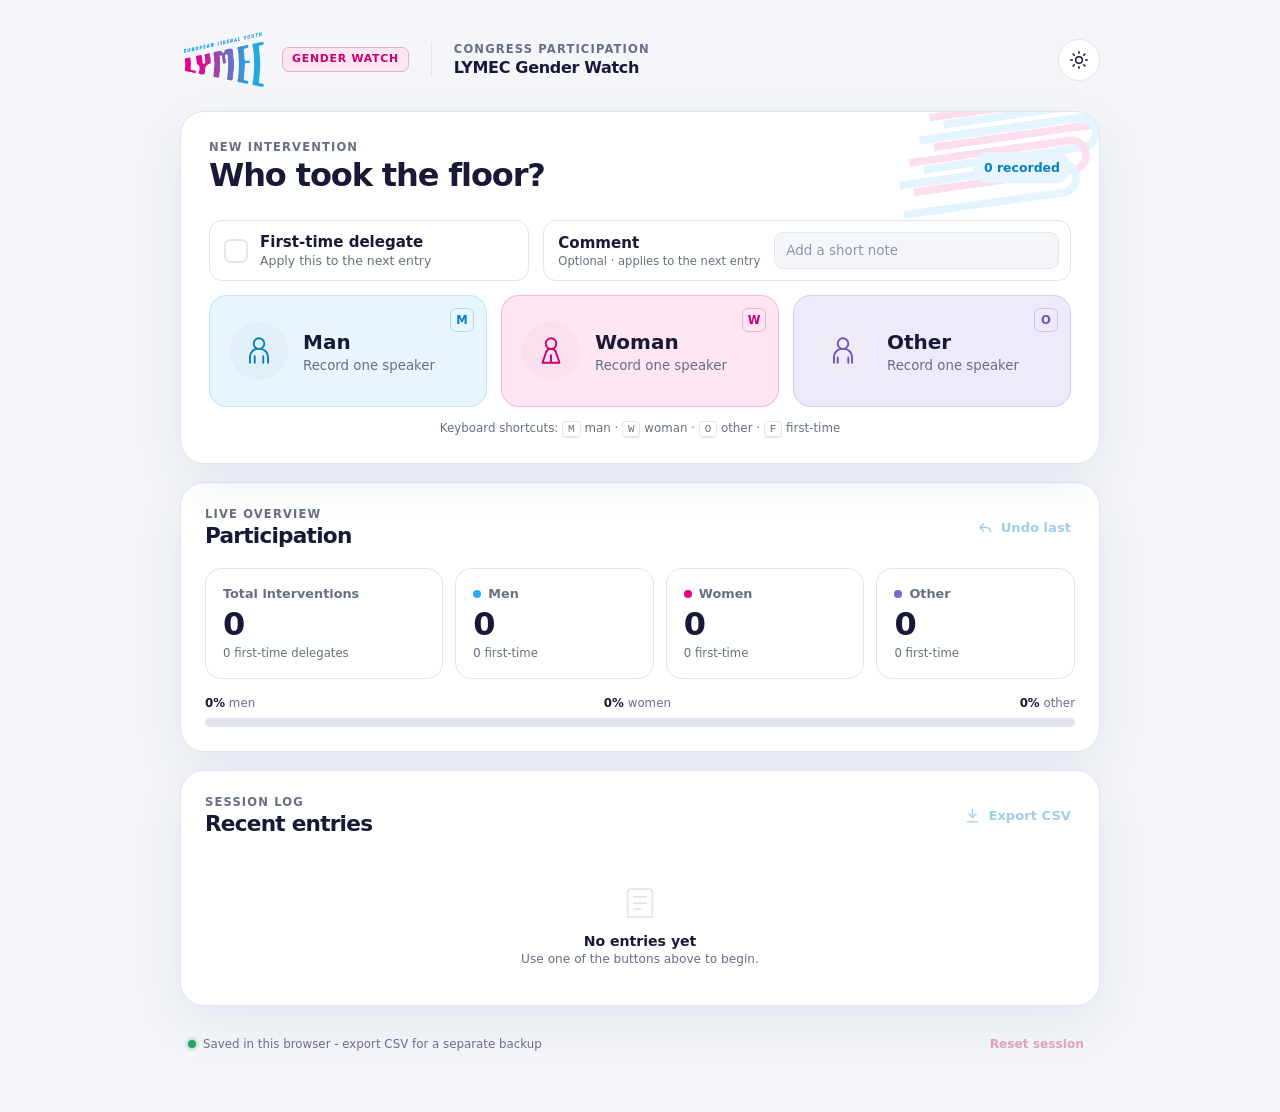
==== lymec-gender-watch/index.html @ 8f78e7c2 "Add standalone LYMEC Gender Watch" ====
<!doctype html>
<html lang="en">
  <head>
    <meta charset="UTF-8" />
    <meta name="viewport" content="width=device-width, initial-scale=1.0" />
    <meta name="theme-color" content="#2ca9fc" />
    <meta name="robots" content="noindex, nofollow" />
    <link rel="icon" href="assets/lymec-logo.webp" type="image/webp" />
    <meta
      name="description"
      content="A local, privacy-friendly floor participation tracker for LYMEC Congress."
    />
    <title>LYMEC Gender Watch</title>
    <link rel="stylesheet" href="styles.css" />
  </head>
  <body>
    <main class="app-shell">
      <header class="topbar">
        <div class="brand-lockup">
          <img class="official-logo" src="assets/lymec-logo.webp" alt="LYMEC — European Liberal Youth" />
          <span class="tool-name">Gender Watch</span>
        </div>
        <div class="congress-label">
          <p class="eyebrow">Congress participation</p>
          <h1>LYMEC Gender Watch</h1>
        </div>
        <button class="icon-button" id="themeButton" type="button" aria-label="Use dark theme" title="Change theme">
          <svg class="theme-icon theme-icon-sun" viewBox="0 0 24 24" aria-hidden="true">
            <circle cx="12" cy="12" r="4"></circle>
            <path d="M12 2v2M12 20v2M4.93 4.93l1.42 1.42M17.66 17.66l1.41 1.41M2 12h2M20 12h2M4.93 19.07l1.42-1.42M17.66 6.34l1.41-1.41"></path>
          </svg>
          <svg class="theme-icon theme-icon-moon" viewBox="0 0 24 24" aria-hidden="true">
            <path d="M20.5 14.2A8.5 8.5 0 0 1 9.8 3.5 8.5 8.5 0 1 0 20.5 14.2Z"></path>
          </svg>
        </button>
      </header>

      <section class="entry-panel" aria-labelledby="entry-heading">
        <div class="accent-wave" aria-hidden="true">
          <span></span><span></span><span></span><span></span><span></span>
        </div>
        <div class="section-heading">
          <div>
            <p class="step-label">New intervention</p>
            <h2 id="entry-heading">Who took the floor?</h2>
          </div>
          <p class="total-pill"><span id="headerTotal">0</span> recorded</p>
        </div>

        <div class="entry-options">
          <label class="first-time-toggle">
            <input type="checkbox" id="firstTimeCheckbox" />
            <span class="custom-checkbox" aria-hidden="true">
              <svg viewBox="0 0 20 20"><path d="m5 10 3.1 3.1L15 6.5"></path></svg>
            </span>
            <span>
              <strong>First-time delegate</strong>
              <small>Apply this to the next entry</small>
            </span>
          </label>

          <label class="comment-field">
            <span>
              <strong>Comment</strong>
              <small>Optional · applies to the next entry</small>
            </span>
            <input
              type="text"
              id="commentInput"
              maxlength="160"
              placeholder="Add a short note"
              autocomplete="off"
            />
          </label>
        </div>

        <div class="gender-actions">
          <button class="record-button record-man" type="button" data-gender="Man">
            <span class="record-icon" aria-hidden="true">
              <svg viewBox="0 0 32 32">
                <circle cx="16" cy="9" r="5"></circle>
                <path d="M7.5 27v-5.5A7.5 7.5 0 0 1 15 14h2a7.5 7.5 0 0 1 7.5 7.5V27M12 27v-6M20 27v-6"></path>
              </svg>
            </span>
            <span>
              <strong>Man</strong>
              <small>Record one speaker</small>
            </span>
            <span class="key-hint" aria-hidden="true">M</span>
          </button>

          <button class="record-button record-woman" type="button" data-gender="Woman">
            <span class="record-icon" aria-hidden="true">
              <svg viewBox="0 0 32 32">
                <circle cx="16" cy="9" r="5"></circle>
                <path d="M8 27h16l-3.4-10.1A4.8 4.8 0 0 0 16 14a4.8 4.8 0 0 0-4.6 2.9L8 27ZM16 20v7"></path>
              </svg>
            </span>
            <span>
              <strong>Woman</strong>
              <small>Record one speaker</small>
            </span>
            <span class="key-hint" aria-hidden="true">W</span>
          </button>

          <button class="record-button record-other" type="button" data-gender="Other">
            <span class="record-icon" aria-hidden="true">
              <svg viewBox="0 0 32 32">
                <circle cx="16" cy="9" r="5"></circle>
                <path d="M7.5 27v-5.5A7.5 7.5 0 0 1 15 14h2a7.5 7.5 0 0 1 7.5 7.5V27M11 27v-5M21 27v-5"></path>
              </svg>
            </span>
            <span>
              <strong>Other</strong>
              <small>Record one speaker</small>
            </span>
            <span class="key-hint" aria-hidden="true">O</span>
          </button>
        </div>

        <p class="keyboard-note">Keyboard shortcuts: <kbd>M</kbd> man · <kbd>W</kbd> woman · <kbd>O</kbd> other · <kbd>F</kbd> first-time</p>
      </section>

      <section class="stats-panel" aria-labelledby="stats-heading">
        <div class="section-heading compact-heading">
          <div>
            <p class="step-label">Live overview</p>
            <h2 id="stats-heading">Participation</h2>
          </div>
          <button class="text-button" id="undoButton" type="button" disabled>
            <svg viewBox="0 0 24 24" aria-hidden="true"><path d="m9 7-5 5 5 5M5 12h8a6 6 0 0 1 6 6"></path></svg>
            Undo last
          </button>
        </div>

        <div class="stat-grid">
          <article class="stat-card total-card">
            <p>Total interventions</p>
            <strong id="totalCount">0</strong>
            <span id="totalFirstTime">0 first-time delegates</span>
          </article>
          <article class="stat-card">
            <div class="stat-card-label"><span class="dot dot-man"></span>Men</div>
            <strong id="manCount">0</strong>
            <span id="manFirstTime">0 first-time</span>
          </article>
          <article class="stat-card">
            <div class="stat-card-label"><span class="dot dot-woman"></span>Women</div>
            <strong id="womanCount">0</strong>
            <span id="womanFirstTime">0 first-time</span>
          </article>
          <article class="stat-card">
            <div class="stat-card-label"><span class="dot dot-other"></span>Other</div>
            <strong id="otherCount">0</strong>
            <span id="otherFirstTime">0 first-time</span>
          </article>
        </div>

        <div class="balance-card">
          <div class="balance-labels">
            <span><strong id="manPercent">0%</strong> men</span>
            <span><strong id="womanPercent">0%</strong> women</span>
            <span><strong id="otherPercent">0%</strong> other</span>
          </div>
          <div class="balance-bar" aria-label="Gender balance">
            <span class="balance-man" id="manBar"></span>
            <span class="balance-woman" id="womanBar"></span>
            <span class="balance-other" id="otherBar"></span>
          </div>
        </div>
      </section>

      <section class="history-panel" aria-labelledby="history-heading">
        <div class="section-heading compact-heading">
          <div>
            <p class="step-label">Session log</p>
            <h2 id="history-heading">Recent entries</h2>
          </div>
          <button class="text-button" id="exportButton" type="button" disabled>
            <svg viewBox="0 0 24 24" aria-hidden="true"><path d="M12 3v12M7 10l5 5 5-5M5 21h14"></path></svg>
            Export CSV
          </button>
        </div>

        <ol class="history-list" id="historyList"></ol>
        <div class="empty-state" id="emptyState">
          <svg viewBox="0 0 48 48" aria-hidden="true"><path d="M13 8h22a3 3 0 0 1 3 3v29H10V11a3 3 0 0 1 3-3ZM17 17h14M17 24h14M17 31h8"></path></svg>
          <p>No entries yet</p>
          <span>Use one of the buttons above to begin.</span>
        </div>
      </section>

      <footer>
        <p class="save-status" id="storageStatus" data-state="saved" role="status" aria-live="polite">
          <span class="status-dot" aria-hidden="true"></span>
          <span id="storageStatusText">Saved in this browser - export CSV for a separate backup</span>
        </p>
        <button class="danger-button" id="resetButton" type="button" disabled>Reset session</button>
      </footer>
    </main>

    <div class="toast" id="toast" role="status" aria-live="polite"></div>

    <dialog id="resetDialog">
      <form method="dialog">
        <div class="dialog-icon" aria-hidden="true">!</div>
        <h2>Reset this session?</h2>
        <p>This will permanently remove every recorded intervention from this browser.</p>
        <div class="dialog-actions">
          <button class="secondary-button" value="cancel">Cancel</button>
          <button class="confirm-reset-button" id="confirmResetButton" value="confirm">Reset everything</button>
        </div>
      </form>
    </dialog>

    <script src="app.js"></script>
  </body>
</html>
---- lymec-gender-watch/styles.css ----
:root {
  color-scheme: light;
  --page: #f4f6fa;
  --surface: #ffffff;
  --surface-strong: #ffffff;
  --ink: #171a36;
  --muted: #667085;
  --line: #e1e5ee;
  --green: #087fbe;
  --green-soft: #e6f5fe;
  --blue: #087fbe;
  --blue-bright: #2ca9fc;
  --blue-soft: #e6f5fe;
  --coral: #c90070;
  --coral-bright: #eb0080;
  --coral-soft: #fde5f2;
  --purple: #6f55b8;
  --purple-bright: #8065c9;
  --purple-soft: #eeeafb;
  --danger: #bd2452;
  --shadow: 0 18px 48px rgba(30, 50, 95, 0.08);
  font-family: Inter, ui-sans-serif, system-ui, -apple-system, BlinkMacSystemFont, "Segoe UI", sans-serif;
}

:root[data-theme="dark"] {
  color-scheme: dark;
  --page: #111322;
  --surface: #191c31;
  --surface-strong: #222641;
  --ink: #f7f8fc;
  --muted: #a9b0c4;
  --line: #353a58;
  --green: #70c9ff;
  --green-soft: #193d59;
  --blue: #70c9ff;
  --blue-bright: #2ca9fc;
  --blue-soft: #173a55;
  --coral: #ff66b5;
  --coral-bright: #eb0080;
  --coral-soft: #52223f;
  --purple: #c4b4ff;
  --purple-bright: #967be0;
  --purple-soft: #382f5b;
  --danger: #ff8bad;
  --shadow: 0 20px 55px rgba(0, 0, 0, 0.22);
}

* {
  box-sizing: border-box;
}

body {
  margin: 0;
  min-width: 320px;
  min-height: 100vh;
  background: var(--page);
  color: var(--ink);
  -webkit-font-smoothing: antialiased;
}

button,
input {
  font: inherit;
}

button {
  color: inherit;
}

button:focus-visible,
input:focus-visible + .custom-checkbox {
  outline: 3px solid color-mix(in srgb, var(--blue) 55%, transparent);
  outline-offset: 3px;
}

.app-shell {
  width: min(100% - 32px, 920px);
  margin: 0 auto;
  padding: 32px 0 48px;
}

.topbar {
  display: flex;
  align-items: center;
  gap: 22px;
  margin-bottom: 24px;
}

.section-heading h2 {
  margin: 0;
  letter-spacing: -0.035em;
}

.brand-lockup {
  display: flex;
  align-items: center;
  gap: 14px;
}

.official-logo {
  display: block;
  width: 88px;
  height: 55px;
  object-fit: contain;
}

.tool-name {
  padding: 6px 9px;
  border: 1px solid color-mix(in srgb, var(--coral-bright) 24%, var(--line));
  border-radius: 7px;
  background: var(--coral-soft);
  color: var(--coral);
  font-size: 0.68rem;
  font-weight: 800;
  letter-spacing: 0.07em;
  line-height: 1;
  text-transform: uppercase;
}

.congress-label {
  padding-left: 22px;
  border-left: 1px solid var(--line);
}

.congress-label h1 {
  margin: 0;
  font-size: 1rem;
  letter-spacing: -0.02em;
}

.eyebrow,
.step-label {
  margin: 0 0 2px;
  color: var(--muted);
  font-size: 0.72rem;
  font-weight: 760;
  letter-spacing: 0.1em;
  text-transform: uppercase;
}

.icon-button {
  position: relative;
  width: 42px;
  height: 42px;
  margin-left: auto;
  border: 1px solid var(--line);
  border-radius: 50%;
  background: var(--surface);
  cursor: pointer;
}

.theme-icon {
  position: absolute;
  inset: 10px;
  width: 20px;
  fill: none;
  stroke: currentColor;
  stroke-linecap: round;
  stroke-width: 1.8;
  transition: opacity 160ms ease, transform 160ms ease;
}

.theme-icon-moon,
:root[data-theme="dark"] .theme-icon-sun {
  opacity: 0;
  transform: scale(0.6) rotate(-30deg);
}

:root[data-theme="dark"] .theme-icon-moon {
  opacity: 1;
  transform: scale(1) rotate(0);
}

.entry-panel,
.stats-panel,
.history-panel {
  margin-bottom: 18px;
  border: 1px solid var(--line);
  border-radius: 24px;
  background: var(--surface);
  box-shadow: var(--shadow);
}

.entry-panel {
  position: relative;
  overflow: hidden;
  padding: 28px;
}

.entry-panel > *:not(.accent-wave) {
  position: relative;
  z-index: 1;
}

.accent-wave {
  position: absolute;
  top: -32px;
  right: -28px;
  width: 210px;
  height: 130px;
  opacity: 0.12;
  transform: rotate(-8deg);
}

.accent-wave span {
  position: absolute;
  right: 0;
  width: 180px;
  height: 38px;
  border: 8px solid var(--blue-bright);
  border-left: 0;
  border-radius: 0 999px 999px 0;
}

.accent-wave span:nth-child(1) { top: 0; right: 0; }
.accent-wave span:nth-child(2) { top: 21px; right: 13px; border-color: var(--coral-bright); }
.accent-wave span:nth-child(3) { top: 42px; right: 26px; }
.accent-wave span:nth-child(4) { top: 63px; right: 39px; border-color: var(--coral-bright); }
.accent-wave span:nth-child(5) { top: 84px; right: 52px; }

.stats-panel,
.history-panel {
  padding: 24px;
}

.section-heading {
  display: flex;
  align-items: center;
  justify-content: space-between;
  gap: 20px;
}

.section-heading h2 {
  font-size: clamp(1.45rem, 3vw, 2rem);
}

.compact-heading h2 {
  font-size: 1.35rem;
}

.total-pill {
  flex: none;
  margin: 0;
  padding: 8px 11px;
  border-radius: 999px;
  background: var(--green-soft);
  color: var(--green);
  font-size: 0.78rem;
  font-weight: 750;
}

.entry-options {
  display: grid;
  grid-template-columns: minmax(230px, 0.85fr) minmax(340px, 1.4fr);
  gap: 14px;
  margin: 26px 0 14px;
}

.first-time-toggle {
  display: flex;
  align-items: center;
  gap: 12px;
  width: 100%;
  margin: 0;
  padding: 12px 14px;
  border: 1px solid var(--line);
  border-radius: 13px;
  background: var(--surface-strong);
  cursor: pointer;
  user-select: none;
}

.first-time-toggle input {
  position: absolute;
  opacity: 0;
  pointer-events: none;
}

.custom-checkbox {
  display: grid;
  flex: none;
  place-items: center;
  width: 24px;
  height: 24px;
  border: 2px solid var(--line);
  border-radius: 7px;
  background: var(--surface-strong);
  transition: background 140ms ease, border-color 140ms ease;
}

.custom-checkbox svg {
  width: 17px;
  fill: none;
  stroke: white;
  stroke-linecap: round;
  stroke-linejoin: round;
  stroke-width: 2.4;
  opacity: 0;
  transform: scale(0.6);
  transition: 140ms ease;
}

.first-time-toggle input:checked + .custom-checkbox {
  border-color: var(--green);
  background: var(--green);
}

.first-time-toggle input:checked + .custom-checkbox svg {
  opacity: 1;
  transform: scale(1);
}

.first-time-toggle strong,
.first-time-toggle small {
  display: block;
}

.first-time-toggle strong {
  font-size: 0.94rem;
}

.first-time-toggle small {
  margin-top: 2px;
  color: var(--muted);
  font-size: 0.78rem;
}

.comment-field {
  display: grid;
  grid-template-columns: auto minmax(0, 1fr);
  align-items: center;
  gap: 14px;
  padding: 10px 11px 10px 14px;
  border: 1px solid var(--line);
  border-radius: 13px;
  background: var(--surface-strong);
}

.comment-field strong,
.comment-field small {
  display: block;
}

.comment-field strong {
  font-size: 0.94rem;
}

.comment-field small {
  margin-top: 2px;
  color: var(--muted);
  font-size: 0.72rem;
}

.comment-field input {
  width: 100%;
  min-width: 0;
  padding: 10px 11px;
  border: 1px solid var(--line);
  border-radius: 9px;
  outline: none;
  background: var(--page);
  color: var(--ink);
  font-size: 0.84rem;
  transition: border-color 140ms ease, box-shadow 140ms ease;
}

.comment-field input::placeholder {
  color: var(--muted);
  opacity: 0.72;
}

.comment-field input:focus {
  border-color: var(--blue-bright);
  box-shadow: 0 0 0 3px color-mix(in srgb, var(--blue-bright) 16%, transparent);
}

.gender-actions {
  display: grid;
  grid-template-columns: repeat(3, 1fr);
  gap: 14px;
}

.record-button {
  position: relative;
  display: flex;
  align-items: center;
  gap: 15px;
  min-height: 112px;
  padding: 20px;
  overflow: hidden;
  border: 1px solid transparent;
  border-radius: 18px;
  text-align: left;
  cursor: pointer;
  transition: transform 100ms ease, box-shadow 140ms ease;
}

.record-button:hover {
  transform: translateY(-2px);
  box-shadow: 0 10px 24px rgba(20, 36, 29, 0.09);
}

.record-button:active {
  transform: translateY(1px) scale(0.995);
}

.record-man {
  background: var(--blue-soft);
  color: var(--blue);
  border-color: color-mix(in srgb, var(--blue-bright) 20%, transparent);
}

.record-woman {
  background: var(--coral-soft);
  color: var(--coral);
  border-color: color-mix(in srgb, var(--coral-bright) 20%, transparent);
}

.record-other {
  background: var(--purple-soft);
  color: var(--purple);
  border-color: color-mix(in srgb, var(--purple-bright) 22%, transparent);
}

.record-icon {
  display: grid;
  flex: none;
  place-items: center;
  width: 58px;
  height: 58px;
  border-radius: 50%;
  background: color-mix(in srgb, currentColor 12%, var(--surface));
}

.record-icon svg {
  width: 34px;
  fill: none;
  stroke: currentColor;
  stroke-linecap: round;
  stroke-linejoin: round;
  stroke-width: 1.8;
}

.record-button strong,
.record-button small {
  display: block;
}

.record-button strong {
  color: var(--ink);
  font-size: 1.25rem;
}

.record-button small {
  margin-top: 4px;
  color: var(--muted);
}

.key-hint {
  position: absolute;
  top: 12px;
  right: 12px;
  display: grid;
  place-items: center;
  width: 24px;
  height: 24px;
  border: 1px solid color-mix(in srgb, currentColor 25%, transparent);
  border-radius: 6px;
  font-size: 0.72rem;
  font-weight: 800;
}

.keyboard-note {
  margin: 14px 0 0;
  color: var(--muted);
  font-size: 0.74rem;
  text-align: center;
}

kbd {
  padding: 1px 5px;
  border: 1px solid var(--line);
  border-radius: 4px;
  background: var(--surface-strong);
  font-size: 0.68rem;
  box-shadow: 0 1px 0 var(--line);
}

.text-button {
  display: inline-flex;
  align-items: center;
  gap: 7px;
  padding: 7px 4px;
  border: 0;
  background: transparent;
  color: var(--green);
  font-size: 0.82rem;
  font-weight: 750;
  cursor: pointer;
}

.text-button svg {
  width: 17px;
  fill: none;
  stroke: currentColor;
  stroke-linecap: round;
  stroke-linejoin: round;
  stroke-width: 1.9;
}

button:disabled {
  cursor: not-allowed;
  opacity: 0.38;
}

.stat-grid {
  display: grid;
  grid-template-columns: 1.2fr repeat(3, 1fr);
  gap: 12px;
  margin-top: 20px;
}

.stat-card {
  padding: 17px;
  border: 1px solid var(--line);
  border-radius: 16px;
  background: var(--surface-strong);
}

.stat-card p,
.stat-card-label {
  margin: 0;
  color: var(--muted);
  font-size: 0.8rem;
  font-weight: 680;
}

.stat-card strong {
  display: block;
  margin: 7px 0 2px;
  font-size: 2rem;
  line-height: 1;
  letter-spacing: -0.04em;
}

.stat-card > span {
  color: var(--muted);
  font-size: 0.73rem;
}

.stat-card-label {
  display: flex;
  align-items: center;
  gap: 7px;
}

.dot {
  width: 8px;
  height: 8px;
  border-radius: 50%;
}

.dot-man {
  background: var(--blue-bright);
}

.dot-woman {
  background: var(--coral-bright);
}

.dot-other {
  background: var(--purple-bright);
}

.balance-card {
  margin-top: 17px;
}

.balance-labels {
  display: flex;
  justify-content: space-between;
  margin-bottom: 8px;
  color: var(--muted);
  font-size: 0.74rem;
}

.balance-labels strong {
  color: var(--ink);
}

.balance-bar {
  display: flex;
  height: 9px;
  overflow: hidden;
  border-radius: 999px;
  background: var(--line);
}

.balance-bar span {
  width: 0;
  transition: width 300ms ease;
}

.balance-man {
  background: var(--blue-bright);
}

.balance-woman {
  background: var(--coral-bright);
}

.balance-other {
  background: var(--purple-bright);
}

.history-panel {
  min-height: 215px;
}

.history-list {
  margin: 18px 0 0;
  padding: 0;
  list-style: none;
}

.history-item {
  display: grid;
  grid-template-columns: 30px 1fr auto;
  align-items: center;
  gap: 11px;
  padding: 11px 4px;
  border-top: 1px solid var(--line);
}

.history-number {
  color: var(--muted);
  font-size: 0.74rem;
  font-variant-numeric: tabular-nums;
}

.history-person {
  display: flex;
  align-items: center;
  gap: 9px;
  min-width: 0;
}

.history-person strong {
  font-size: 0.88rem;
}

.history-comment {
  min-width: 0;
  overflow: hidden;
  color: var(--muted);
  font-size: 0.74rem;
  text-overflow: ellipsis;
  white-space: nowrap;
}

.first-time-badge {
  padding: 3px 7px;
  border-radius: 999px;
  background: var(--green-soft);
  color: var(--green);
  font-size: 0.66rem;
  font-weight: 750;
}

.history-time {
  color: var(--muted);
  font-size: 0.72rem;
}

.empty-state {
  display: grid;
  place-items: center;
  padding: 28px 0 15px;
  color: var(--muted);
  text-align: center;
}

.empty-state[hidden] {
  display: none;
}

.empty-state svg {
  width: 42px;
  margin-bottom: 9px;
  fill: none;
  stroke: var(--line);
  stroke-linecap: round;
  stroke-linejoin: round;
  stroke-width: 2;
}

.empty-state p {
  margin: 0 0 3px;
  color: var(--ink);
  font-size: 0.88rem;
  font-weight: 700;
}

.empty-state span {
  font-size: 0.76rem;
}

footer {
  display: flex;
  align-items: center;
  justify-content: space-between;
  padding: 5px 8px;
}

footer p {
  margin: 0;
  color: var(--muted);
  font-size: 0.74rem;
}

.save-status {
  display: flex;
  align-items: center;
  gap: 7px;
}

.status-dot {
  flex: none;
  width: 8px;
  height: 8px;
  border-radius: 50%;
  background: var(--muted);
  box-shadow: 0 0 0 3px color-mix(in srgb, var(--muted) 12%, transparent);
}

.save-status[data-state="saved"] .status-dot {
  background: #25a267;
  box-shadow: 0 0 0 3px color-mix(in srgb, #25a267 15%, transparent);
}

.save-status[data-state="saving"] .status-dot,
.save-status[data-state="connecting"] .status-dot {
  background: var(--blue-bright);
  box-shadow: 0 0 0 3px color-mix(in srgb, var(--blue-bright) 15%, transparent);
  animation: status-pulse 1.2s ease-in-out infinite;
}

.save-status[data-state="error"] {
  color: var(--danger);
}

.save-status[data-state="error"] .status-dot {
  background: var(--danger);
  box-shadow: 0 0 0 3px color-mix(in srgb, var(--danger) 15%, transparent);
}

@keyframes status-pulse {
  50% { opacity: 0.45; }
}

.danger-button,
.secondary-button,
.confirm-reset-button {
  border: 0;
  background: transparent;
  font-weight: 740;
  cursor: pointer;
}

.danger-button {
  padding: 8px;
  color: var(--danger);
  font-size: 0.76rem;
}

.toast {
  position: fixed;
  left: 50%;
  bottom: 24px;
  z-index: 5;
  padding: 10px 15px;
  border-radius: 10px;
  background: var(--ink);
  color: var(--surface);
  font-size: 0.8rem;
  font-weight: 700;
  box-shadow: var(--shadow);
  opacity: 0;
  pointer-events: none;
  transform: translate(-50%, 12px);
  transition: 180ms ease;
}

.toast.visible {
  opacity: 1;
  transform: translate(-50%, 0);
}

dialog {
  width: min(calc(100% - 32px), 430px);
  padding: 0;
  border: 1px solid var(--line);
  border-radius: 20px;
  background: var(--surface);
  color: var(--ink);
  box-shadow: 0 30px 80px rgba(0, 0, 0, 0.24);
}

dialog::backdrop {
  background: rgba(7, 14, 11, 0.58);
  backdrop-filter: blur(3px);
}

dialog form {
  padding: 26px;
  text-align: center;
}

.dialog-icon {
  display: grid;
  place-items: center;
  width: 42px;
  height: 42px;
  margin: 0 auto 14px;
  border-radius: 50%;
  background: var(--coral-soft);
  color: var(--danger);
  font-size: 1.25rem;
  font-weight: 850;
}

dialog h2 {
  margin: 0;
  font-size: 1.3rem;
}

dialog p {
  margin: 9px 0 22px;
  color: var(--muted);
  font-size: 0.86rem;
  line-height: 1.55;
}

.dialog-actions {
  display: grid;
  grid-template-columns: 1fr 1fr;
  gap: 10px;
}

.secondary-button,
.confirm-reset-button {
  padding: 11px 14px;
  border-radius: 10px;
}

.secondary-button {
  border: 1px solid var(--line);
  background: var(--surface-strong);
}

.confirm-reset-button {
  background: var(--danger);
  color: var(--surface);
}

@media (max-width: 640px) {
  .app-shell {
    width: min(100% - 20px, 920px);
    padding: 18px 0 34px;
  }

  .congress-label {
    display: none;
  }

  .tool-name {
    font-size: 0.62rem;
  }

  .entry-panel,
  .stats-panel,
  .history-panel {
    border-radius: 18px;
  }

  .entry-panel,
  .stats-panel,
  .history-panel {
    padding: 19px;
  }

  .gender-actions {
    grid-template-columns: 1fr;
  }

  .entry-options {
    grid-template-columns: 1fr;
  }

  .record-button {
    min-height: 94px;
  }

  .stat-grid {
    grid-template-columns: repeat(2, 1fr);
  }

  .total-card {
    grid-column: 1 / -1;
  }

  .keyboard-note {
    display: none;
  }
}

@media (prefers-reduced-motion: reduce) {
  *,
  *::before,
  *::after {
    scroll-behavior: auto !important;
    transition-duration: 0.01ms !important;
  }
}
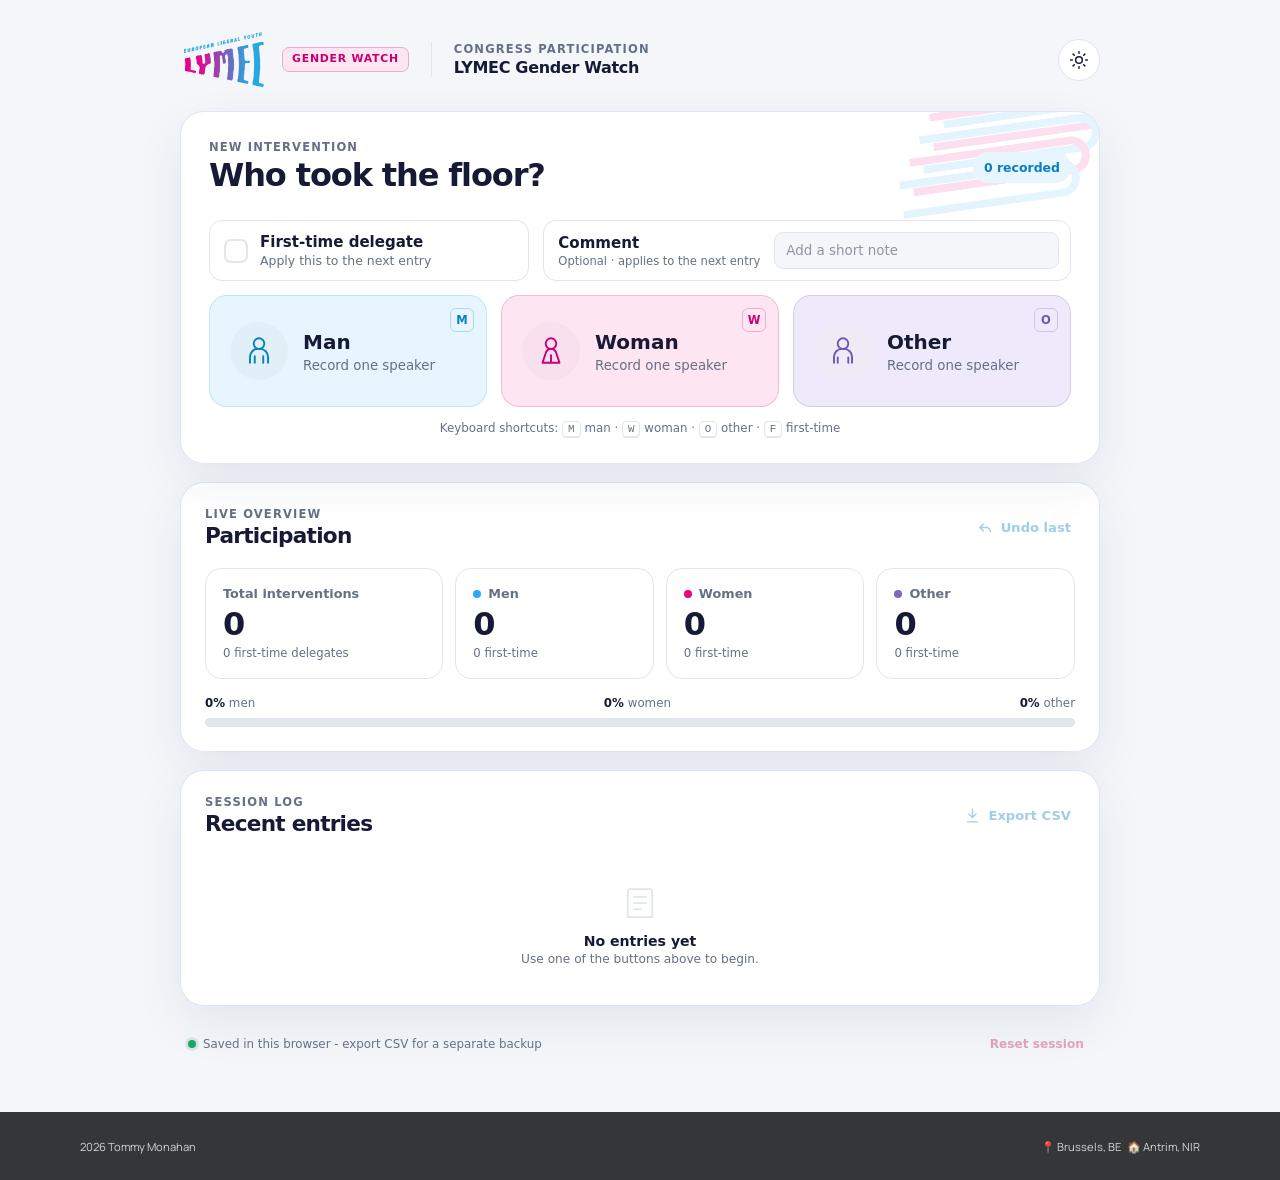
==== commit bc79b75a: "Add site footer to Gender Watch" ====
--- a/lymec-gender-watch/index.html
+++ b/lymec-gender-watch/index.html
@@ -11,6 +11,9 @@
       content="A local, privacy-friendly floor participation tracker for LYMEC Congress."
     />
     <title>LYMEC Gender Watch</title>
+    <link rel="preconnect" href="https://fonts.googleapis.com" />
+    <link rel="preconnect" href="https://fonts.gstatic.com" crossorigin />
+    <link href="https://fonts.googleapis.com/css2?family=Manrope:wght@200..800&amp;display=swap" rel="stylesheet" />
     <link rel="stylesheet" href="styles.css" />
   </head>
   <body>
@@ -199,6 +202,13 @@
       </footer>
     </main>
 
+    <footer class="page-footer">
+      <div class="footer-inner">
+        <p>2026 Tommy Monahan</p>
+        <p>📍 Brussels, BE&nbsp;&nbsp; 🏠 Antrim, NIR</p>
+      </div>
+    </footer>
+
     <div class="toast" id="toast" role="status" aria-live="polite"></div>
 
     <dialog id="resetDialog">
--- a/lymec-gender-watch/styles.css
+++ b/lymec-gender-watch/styles.css
@@ -705,17 +705,41 @@
   font-size: 0.76rem;
 }
 
-footer {
+.app-shell > footer {
   display: flex;
   align-items: center;
   justify-content: space-between;
   padding: 5px 8px;
 }
 
-footer p {
+.app-shell > footer p {
   margin: 0;
   color: var(--muted);
   font-size: 0.74rem;
+}
+
+.page-footer {
+  display: block;
+  padding: 26px 0;
+  background: #34363a;
+  border-top: 1px solid #34363a;
+  font-family: "Manrope", "Segoe UI", Helvetica, Arial, sans-serif;
+}
+
+.footer-inner {
+  width: min(1120px, calc(100% - 48px));
+  margin: 0 auto;
+  display: flex;
+  justify-content: space-between;
+  gap: 20px;
+  color: #d5d5d2;
+  font-size: 0.7rem;
+}
+
+.footer-inner p {
+  margin: 0;
+  color: inherit;
+  font-size: inherit;
 }
 
 .save-status {
@@ -912,6 +936,11 @@
   .keyboard-note {
     display: none;
   }
+
+  .footer-inner {
+    width: min(calc(100% - 28px), 1120px);
+    flex-direction: column;
+  }
 }
 
 @media (prefers-reduced-motion: reduce) {
